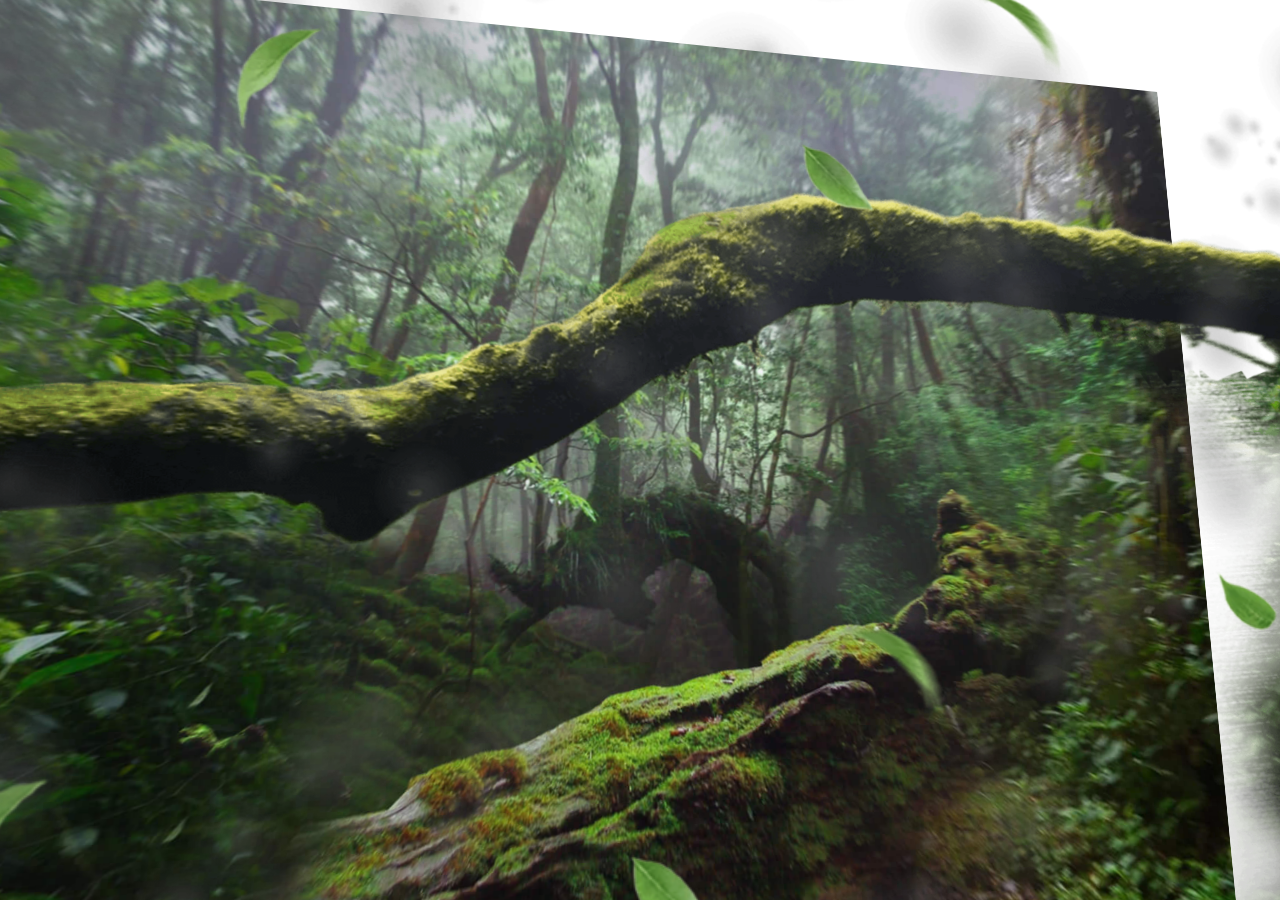
==== index.html @ 04f70edb "Add files via upload" ====
<!DOCTYPE html>
<html lang="en">
  <head>
    <meta charset="UTF-8" />
    <meta name="viewport" content="width=device-width, initial-scale=1.0" />
    <title>Parallax Effect 3D</title>
    <link rel="stylesheet" href="./assets/css/index.css" />
    <script src="./assets/js/index.js"></script>
    <script src="./assets/js/rain.js"></script>
    <script src="./assets/js/sound.js"></script>
  </head>
  <body>
    <section class="layers">
      <div class="layers-container">
        <div
          style="background-image: url(./assets/images/layer-1.jpg)"
          class="layer-item item-1"
        ></div>
        <div
          style="background-image: url(./assets/images/layer-2.png)"
          class="layer-item item-2"
        ></div>
        <div class="layer-item item-3"></div>
        <div class="layer-item item-4"></div>
        <div
          style="background-image: url(./assets/images/layer-5.png)"
          class="layer-item item-5"
        ></div>
        <div
          style="background-image: url(./assets/images/layer-6.png)"
          class="layer-item item-6"
        ></div>
      </div>
    </section>
  </body>
</html>
---- assets/css/index.css ----
* {
    margin: 0;
    padding: 0;
    box-sizing: border-box;
}
:root {
    --moveX: 10deg;
    --moveY: 10deg;
}
.layers{
    perspective: 1000px;
    overflow: hidden;
}
.layers-container {
    height: 100vh;
    transform: rotateX(var(--moveX)) rotateY(var(--moveY));
    transform-style: preserve-3d;
    will-change: transform;
}

.layer-item {
    position: absolute;
    /* top: -5vw;
    bottom: -5vw;
    right: -5vw;
    left: -5vw; */
    inset: -5vw;
    background-size: cover;
    background-position: center;
}

.item-1{
 transform: translateZ(-100px);    
}
.item-2{
 transform: translateZ(100px);
}
.item-3{
 transform: translateZ(150px);
}
.item-4{
 transform: translateZ(200px);
}
.item-5{
 transform: translateZ(300px);
}
.item-6{
 transform: translateZ(350px);
}
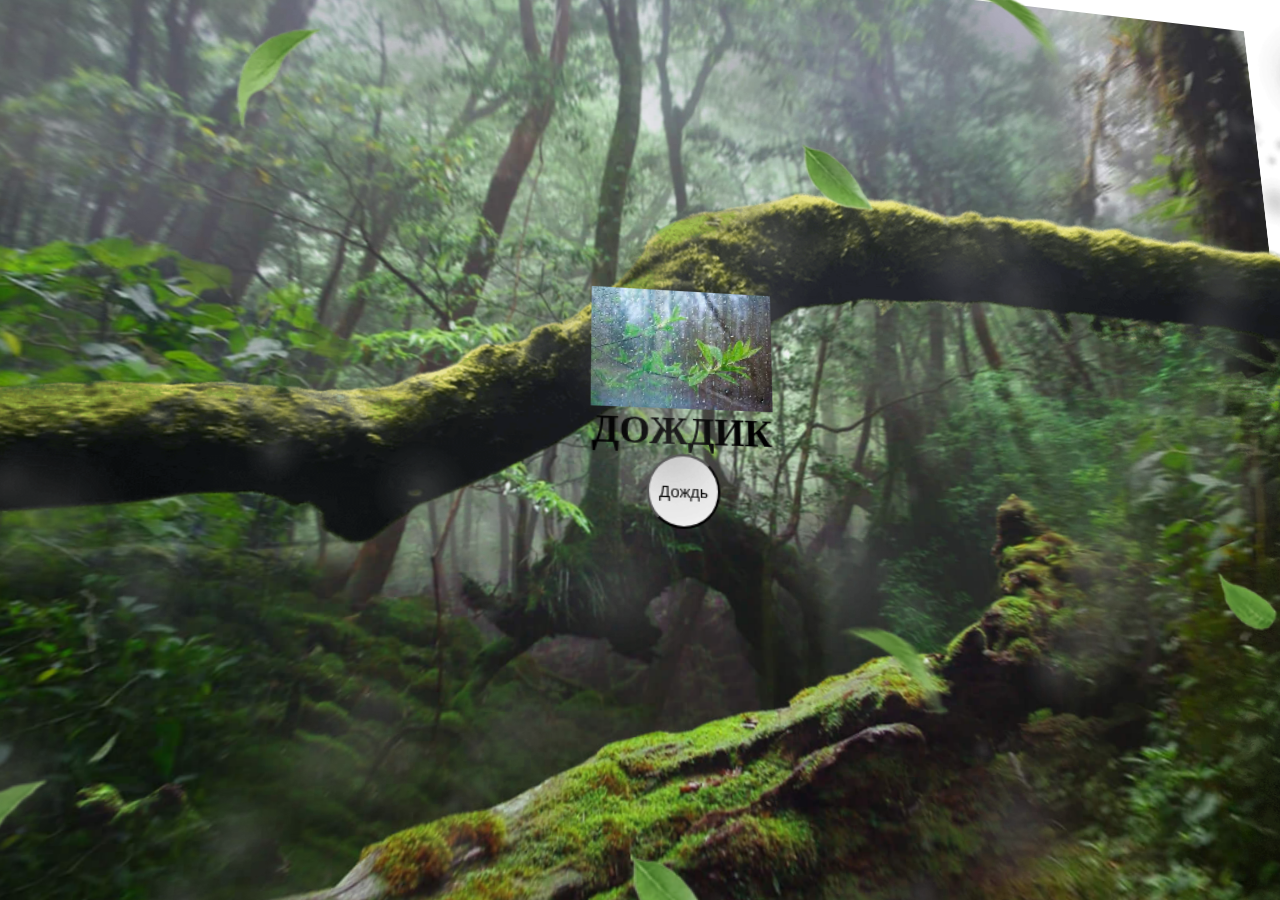
==== commit 953fdae1: "Add files via upload" ====
--- a/index.html
+++ b/index.html
@@ -7,7 +7,7 @@
     <link rel="stylesheet" href="./assets/css/index.css" />
     <script src="./assets/js/index.js"></script>
     <script src="./assets/js/rain.js"></script>
-    <script src="./assets/js/sound.js"></script>
+    <script defer src="./assets/js/sound.js"></script>
   </head>
   <body>
     <section class="layers">
@@ -21,7 +21,11 @@
           class="layer-item item-2"
         ></div>
         <div class="layer-item item-3"></div>
-        <div class="layer-item item-4"></div>
+        <div class="layer-item item-4">
+          <img class="logo" src="./assets/images/Без названия (1).jpg" alt="" />
+          <h1 class="title">ДОЖДИК</h1>
+          <button class="btn-sound">Дождь</button>
+        </div>
         <div
           style="background-image: url(./assets/images/layer-5.png)"
           class="layer-item item-5"
@@ -32,5 +36,9 @@
         ></div>
       </div>
     </section>
+    <audio
+      loop
+      src="./assets/audio/salamisound-6919184-heavy-rain-with-thunderstorm.mp3"
+    ></audio>
   </body>
 </html>
--- a/assets/css/index.css
+++ b/assets/css/index.css
@@ -1,49 +1,69 @@
 * {
-    margin: 0;
-    padding: 0;
-    box-sizing: border-box;
+  margin: 0;
+  padding: 0;
+  box-sizing: border-box;
 }
 :root {
-    --moveX: 10deg;
-    --moveY: 10deg;
+  --moveX: 10deg;
+  --moveY: 10deg;
 }
-.layers{
-    perspective: 1000px;
-    overflow: hidden;
+.layers {
+  perspective: 1000px;
+  overflow: hidden;
 }
 .layers-container {
-    height: 100vh;
-    transform: rotateX(var(--moveX)) rotateY(var(--moveY));
-    transform-style: preserve-3d;
-    will-change: transform;
+  height: 100vh;
+  transform: rotateX(var(--moveX)) rotateY(var(--moveY));
+  transform-style: preserve-3d;
+  will-change: transform;
 }
 
 .layer-item {
-    position: absolute;
-    /* top: -5vw;
+  position: absolute;
+  /* top: -5vw;
     bottom: -5vw;
     right: -5vw;
     left: -5vw; */
-    inset: -5vw;
-    background-size: cover;
-    background-position: center;
+  inset: -5vw;
+  background-size: cover;
+  background-position: center;
+  pointer-events: none;
 }
 
-.item-1{
- transform: translateZ(-100px);    
+.item-1 {
+  transform: translateZ(-100px) scale(1.2);
 }
-.item-2{
- transform: translateZ(100px);
+.item-2 {
+  transform: translateZ(100px);
 }
-.item-3{
- transform: translateZ(150px);
+.item-3 {
+  transform: translateZ(150px);
 }
-.item-4{
- transform: translateZ(200px);
+.item-4 {
+  transform: translateZ(200px);
 }
-.item-5{
- transform: translateZ(300px);
+.item-5 {
+  transform: translateZ(300px);
 }
-.item-6{
- transform: translateZ(350px);
-}+.item-6 {
+  transform: translateZ(350px);
+}
+
+.item-4 {
+  display: flex;
+  justify-content: center;
+  align-items: center;
+  flex-direction: column;
+  pointer-events: all;
+}
+
+.logo {
+  width: 150px;
+}
+
+.btn-sound {
+  width: 60px;
+  height: 60px;
+  border-radius: 50%;
+  cursor: pointer;
+}
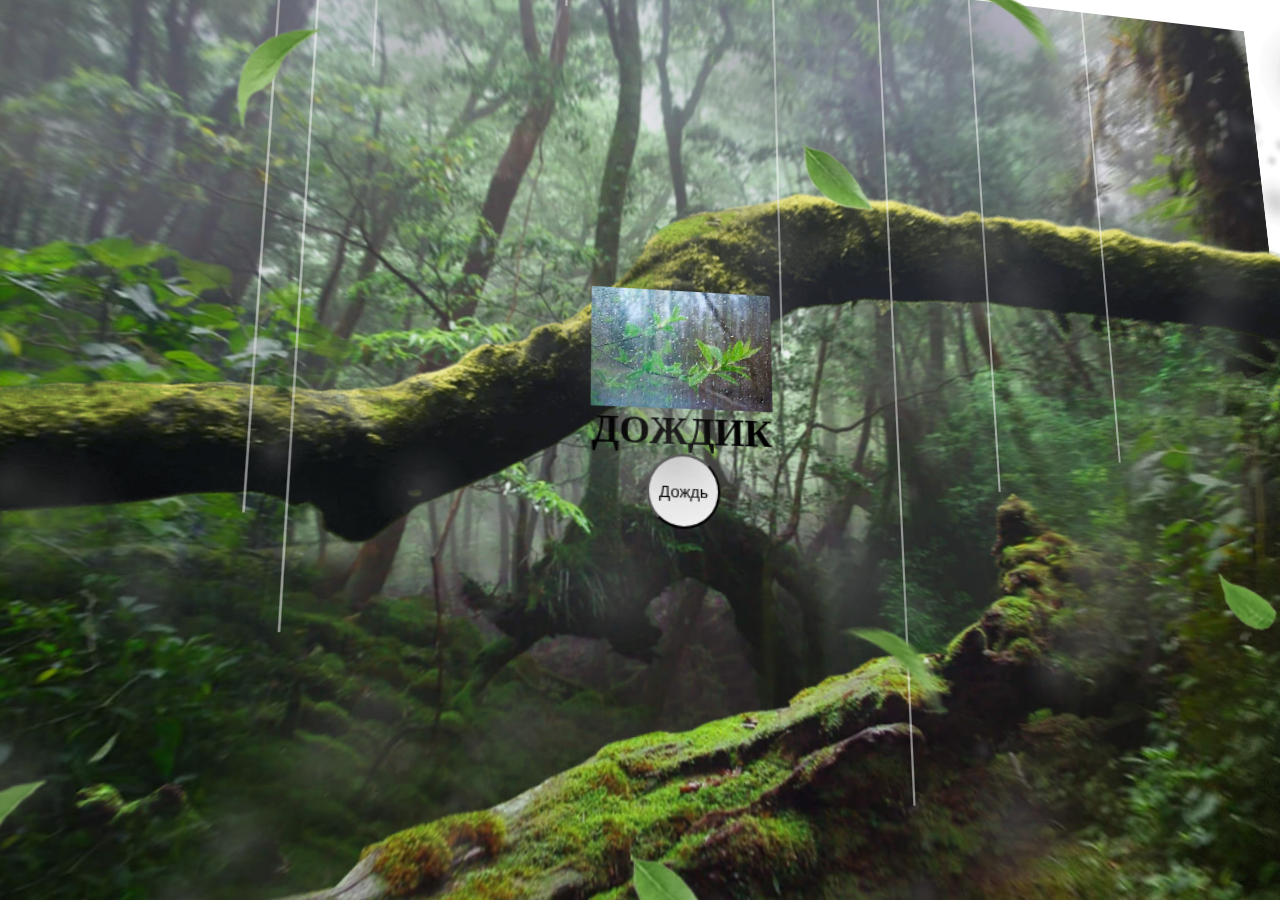
==== commit 1cc72544: "Add files via upload" ====
--- a/index.html
+++ b/index.html
@@ -6,7 +6,7 @@
     <title>Parallax Effect 3D</title>
     <link rel="stylesheet" href="./assets/css/index.css" />
     <script src="./assets/js/index.js"></script>
-    <script src="./assets/js/rain.js"></script>
+    <script defer src="./assets/js/rain.js"></script>
     <script defer src="./assets/js/sound.js"></script>
   </head>
   <body>
@@ -20,7 +20,9 @@
           style="background-image: url(./assets/images/layer-2.png)"
           class="layer-item item-2"
         ></div>
-        <div class="layer-item item-3"></div>
+        <div class="layer-item item-3">
+          <canvas id="canvas"></canvas>
+        </div>
         <div class="layer-item item-4">
           <img class="logo" src="./assets/images/Без названия (1).jpg" alt="" />
           <h1 class="title">ДОЖДИК</h1>
